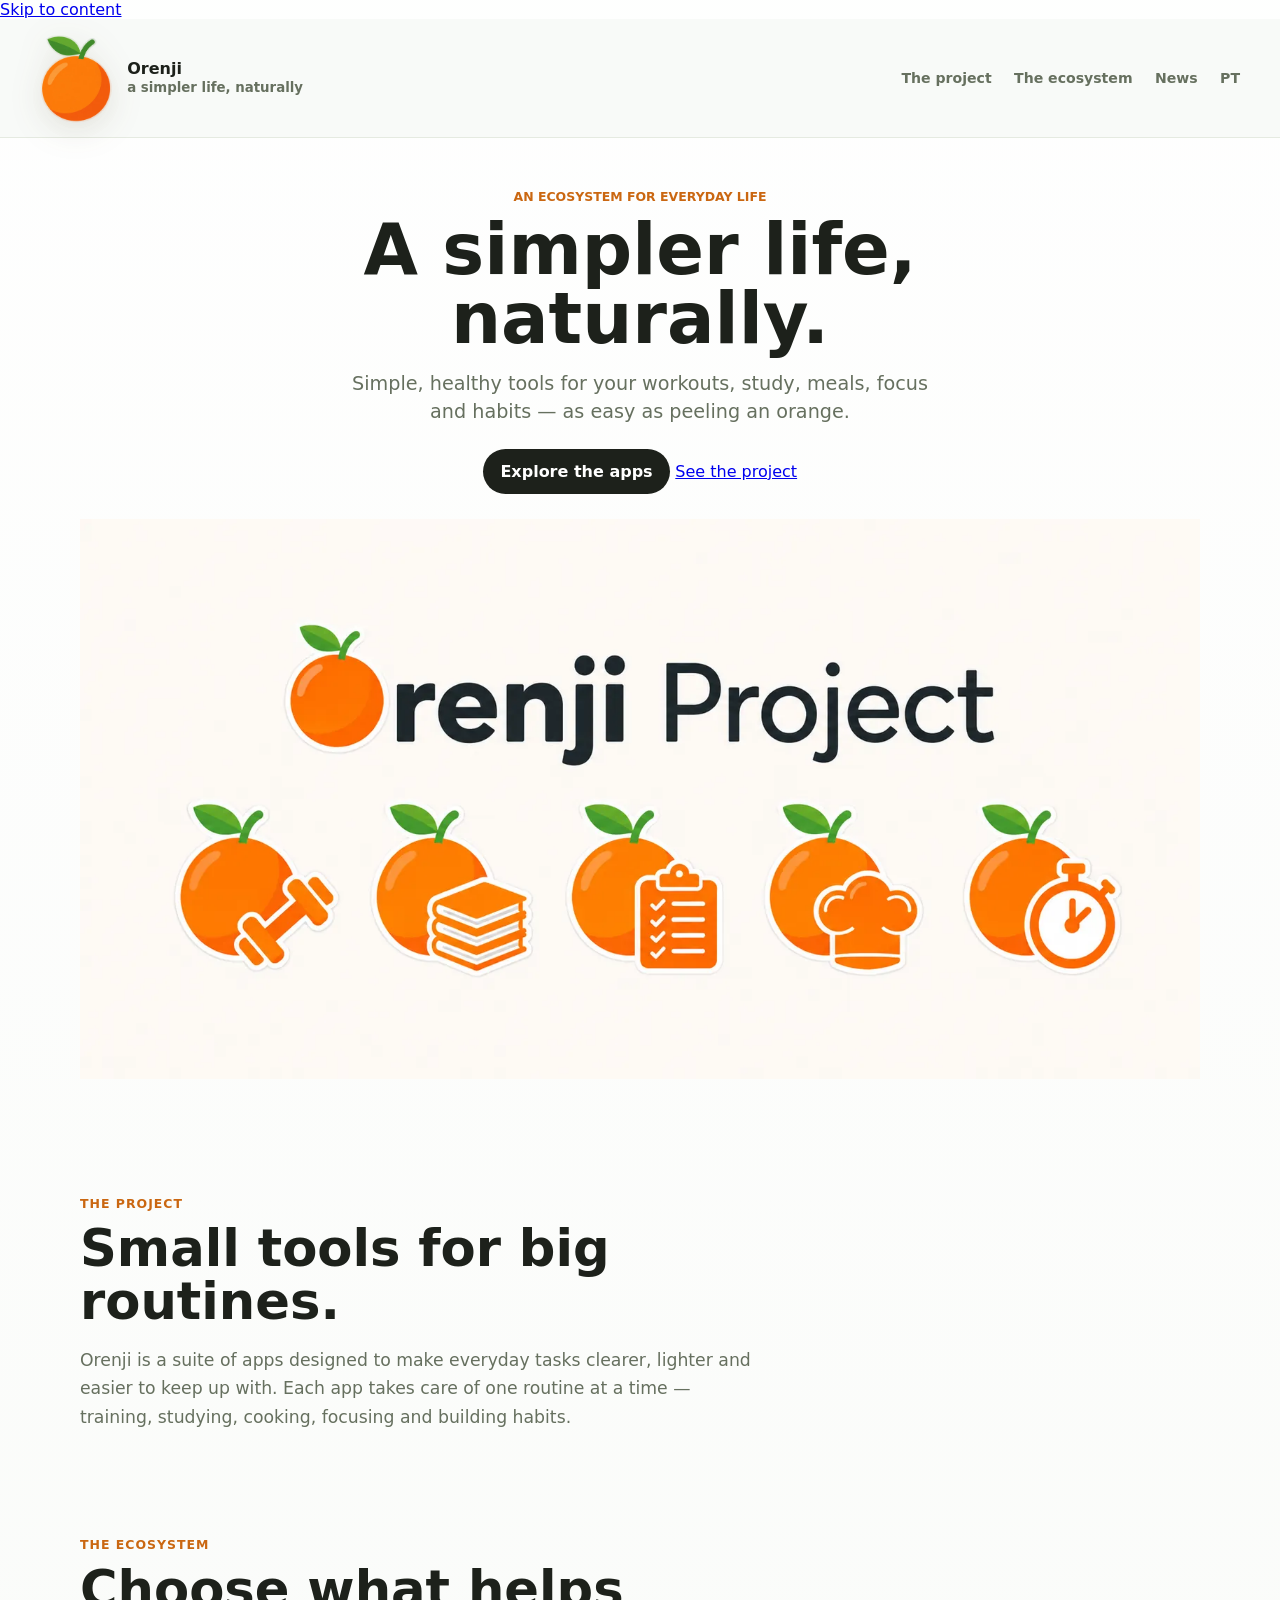
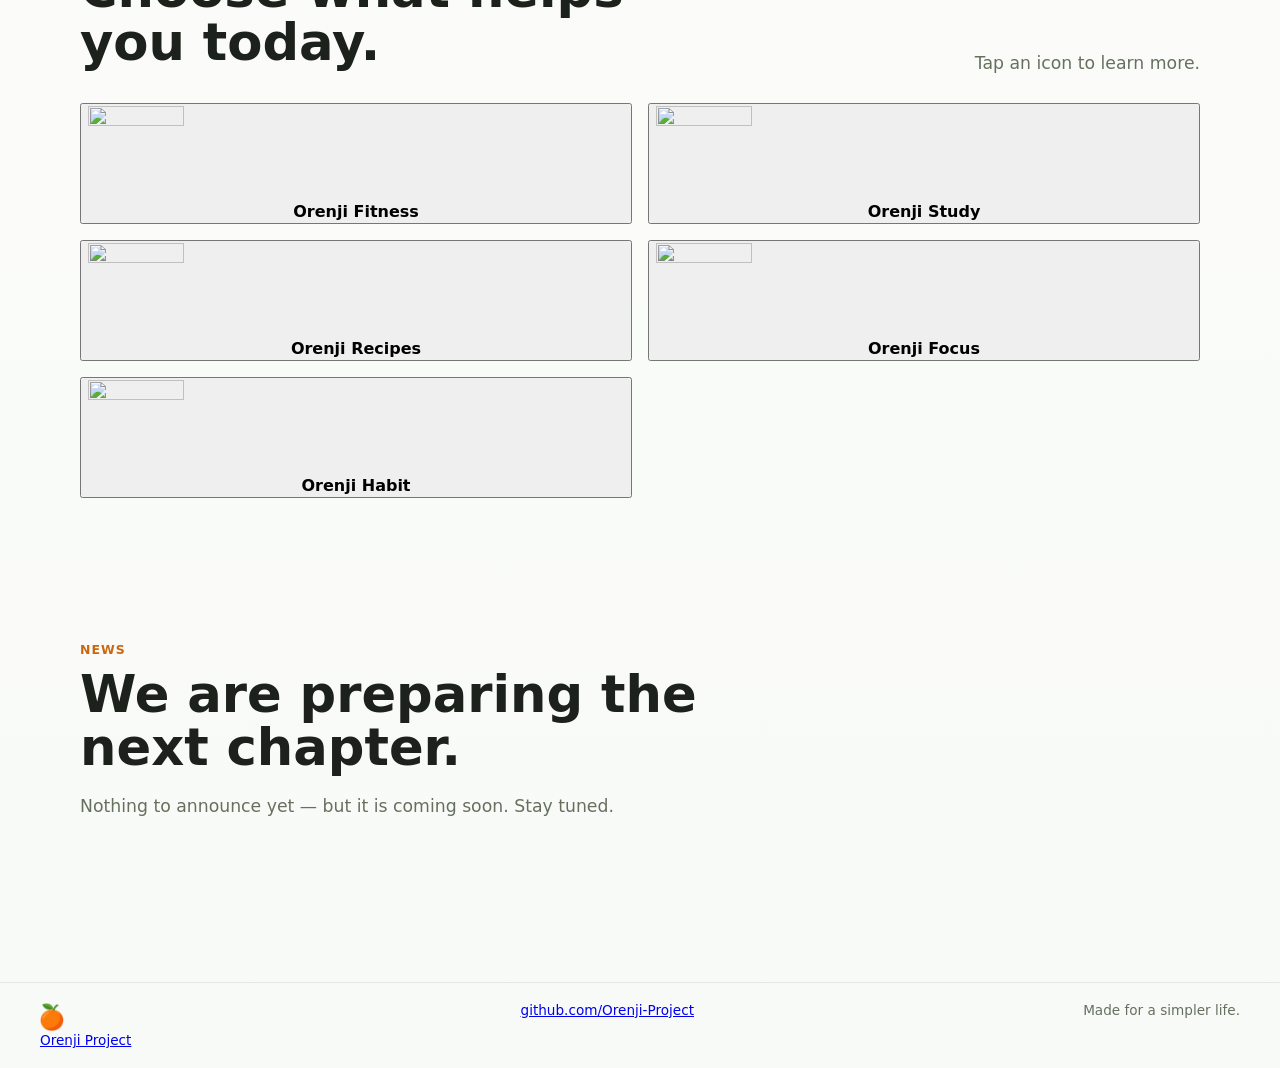
==== en/index.html @ 18288ef9 "feat: página reestruturada (PT) + ecossistema em tiles de apps com modal pop-up" ====
<!doctype html>
<html lang="en">
  <head>
    <meta charset="utf-8">
    <meta name="viewport" content="width=device-width, initial-scale=1">
    <title>Orenji — a simpler life, naturally.</title>
    <meta name="description" content="Orenji is an ecosystem of simple apps for your workouts, study, meals, focus and habits — a more organized and healthy life.">
    <meta name="theme-color" media="(prefers-color-scheme: light)" content="#fff3e3">
    <meta name="theme-color" media="(prefers-color-scheme: dark)" content="#0f1319">
    <link rel="icon" type="image/png" href="../assets/favicon-32.png" sizes="32x32">
    <link rel="apple-touch-icon" href="../assets/apple-touch-icon.png">
    <link rel="manifest" href="../site.webmanifest">

    <!-- Partilha social -->
    <link rel="canonical" href="https://orenji-project.github.io/Orenji-project-landing-page/en/">
    <link rel="alternate" hreflang="pt" href="https://orenji-project.github.io/Orenji-project-landing-page/">
    <link rel="alternate" hreflang="en" href="https://orenji-project.github.io/Orenji-project-landing-page/en/">
    <link rel="alternate" hreflang="x-default" href="https://orenji-project.github.io/Orenji-project-landing-page/">
    <meta property="og:type" content="website">
    <meta property="og:site_name" content="Orenji Project">
    <meta property="og:locale" content="en_GB">
    <meta property="og:alternate_locale" content="pt_PT">
    <meta property="og:url" content="https://orenji-project.github.io/Orenji-project-landing-page/en/">
    <meta property="og:title" content="Orenji — a simpler life, naturally.">
    <meta property="og:description" content="Simple apps for your workouts, study, meals, focus and habits — as easy as peeling an orange.">
    <meta property="og:image" content="https://orenji-project.github.io/Orenji-project-landing-page/assets/og-cover.jpg">
    <meta property="og:image:width" content="1200">
    <meta property="og:image:height" content="630">
    <meta name="twitter:card" content="summary_large_image">
    <meta name="twitter:title" content="Orenji — a simpler life, naturally.">
    <meta name="twitter:description" content="Simple apps for your workouts, study, meals, focus and habits.">
    <meta name="twitter:image" content="https://orenji-project.github.io/Orenji-project-landing-page/assets/og-cover.jpg">

    <script type="application/ld+json">
      {
        "@context": "https://schema.org",
        "@graph": [
          {
            "@type": "Organization",
            "name": "Orenji Project",
            "url": "https://orenji-project.github.io/",
            "logo": "https://orenji-project.github.io/Orenji-project-landing-page/assets/orenji-logo.png"
          },
          {
            "@type": "WebSite",
            "name": "Orenji Project",
            "url": "https://orenji-project.github.io/Orenji-project-landing-page/en/",
            "inLanguage": "en"
          }
        ]
      }
    </script>
    <link rel="stylesheet" href="../styles.css?v=2">
    <script src="../script.js?v=2" defer></script>
  </head>
  <body>
    <a class="skip-link" href="#conteudo">Skip to content</a>

    <header class="site-header">
      <a class="brand" href="#inicio" aria-label="Orenji, home">
        <img src="../assets/orenji-logo.webp" alt="" width="40" height="51">
        <span><strong>Orenji</strong><small>a simpler life, naturally</small></span>
      </a>
      <nav aria-label="Main navigation">
        <a href="#projeto">The project</a>
        <a href="#ecossistema">The ecosystem</a>
        <a href="#novidades">News</a>
        <a class="lang-switch" href="../" lang="pt" hreflang="pt" aria-label="Ler em português">PT</a>
      </nav>
    </header>

    <main id="conteudo">
      <section id="inicio" class="hero" aria-labelledby="page-title">
        <div class="hero-copy">
          <p class="eyebrow">An ecosystem for everyday life</p>
          <h1 id="page-title">A simpler life, naturally.</h1>
          <p class="hero-lead">Simple, healthy tools for your workouts, study, meals, focus and habits — as easy as peeling an orange.</p>
          <div class="hero-actions">
            <a class="primary-button" href="#ecossistema">Explore the apps</a>
            <a class="ghost-button" href="#projeto">See the project</a>
          </div>
        </div>
        <img class="hero-banner" src="../assets/orenji-banner.webp" alt="Orenji Project — logo next to the Fitness, Study, Recipes, Focus and Habit app icons" width="1600" height="800">
      </section>

      <section id="projeto" class="content-section">
        <p class="eyebrow">The project</p>
        <h2>Small tools for big routines.</h2>
        <p>Orenji is a suite of apps designed to make everyday tasks clearer, lighter and easier to keep up with. Each app takes care of one routine at a time — training, studying, cooking, focusing and building habits.</p>
      </section>

      <section id="ecossistema" class="content-section apps-section" aria-labelledby="apps-title">
        <div class="section-heading">
          <div>
            <p class="eyebrow">The ecosystem</p>
            <h2 id="apps-title">Choose what helps you today.</h2>
          </div>
          <p>Tap an icon to learn more.</p>
        </div>
        <div class="apps-grid" data-app-list></div>
      </section>

      <section id="novidades" class="content-section news-section">
        <p class="eyebrow">News</p>
        <h2>We are preparing the next chapter.</h2>
        <p>Nothing to announce yet — but it is coming soon. Stay tuned.</p>
      </section>
    </main>

    <footer>
      <a class="footer-brand" href="#inicio">
        <img src="../assets/orenji-logo.webp" alt="" width="24" height="30">
        <span>Orenji Project</span>
      </a>
      <a href="https://github.com/Orenji-Project" rel="noreferrer">github.com/Orenji-Project</a>
      <span>Made for a simpler life.</span>
    </footer>

    <dialog class="modal" data-modal aria-labelledby="modal-title" aria-describedby="modal-description">
      <div class="modal-card">
        <button class="modal-close" data-modal-close aria-label="Close">
          <svg viewBox="0 0 24 24" aria-hidden="true"><path d="M6 6l12 12M18 6L6 18"></path></svg>
        </button>
        <img class="modal-icon" data-modal-icon src="" alt="">
        <strong data-modal-title id="modal-title"></strong>
        <p data-modal-tagline></p>
        <p id="modal-description" data-modal-description></p>
        <span class="status-chip" data-modal-chip></span>
        <a class="primary-button modal-link" data-modal-link target="_blank" rel="noreferrer" hidden>Open app</a>
      </div>
    </dialog>
  </body>
</html>
---- styles.css ----
:root {
  color-scheme: light dark;
  --page: #f8faf7;
  --surface: #ffffff;
  --ink: #1d211b;
  --muted: #66705f;
  --line: #e4e9df;
  --orange: #f59a23;
  --orange-dark: #ca6711;
  --leaf: #5f963e;
  --body-glow-start: rgba(255, 255, 255, 0.9);
  --body-glow-end: rgba(248, 250, 247, 0.96);
  --header-bg: rgba(248, 250, 247, 0.88);
  --header-border: rgba(228, 233, 223, 0.9);
  --banner-end: #ffffff;
  --banner-ring: rgba(255, 255, 255, 0.68);
  --button-ink: #1d211b;
  --button-text: #ffffff;
  --shadow: 0 18px 42px rgba(44, 58, 35, 0.1);
  font-family:
    Inter, ui-sans-serif, system-ui, -apple-system, BlinkMacSystemFont, "Segoe UI",
    sans-serif;
}

@media (prefers-color-scheme: dark) {
  :root {
    --page: #120f0b;
    --surface: #1d1812;
    --ink: #fff8ef;
    --muted: #c9bca9;
    --line: #3b3025;
    --orange: #f59a23;
    --orange-dark: #ffb35b;
    --leaf: #8fc469;
    --body-glow-start: rgba(34, 25, 14, 0.92);
    --body-glow-end: rgba(18, 15, 11, 0.98);
    --header-bg: rgba(18, 15, 11, 0.88);
    --header-border: rgba(80, 61, 40, 0.78);
    --banner-end: #211a12;
    --banner-ring: rgba(245, 154, 35, 0.16);
    --button-ink: #f59a23;
    --button-text: #1d1408;
    --shadow: 0 18px 42px rgba(0, 0, 0, 0.28);
  }
}

* {
  box-sizing: border-box;
}

html {
  min-height: 100%;
  background: var(--page);
}

body {
  min-width: 320px;
  margin: 0;
  color: var(--ink);
  background:
    linear-gradient(180deg, var(--body-glow-start), var(--body-glow-end)),
    var(--page);
}

img {
  display: block;
  height: auto;
  max-width: 100%;
}

button,
a {
  -webkit-tap-highlight-color: transparent;
}

button {
  font: inherit;
}

svg {
  width: 1.05rem;
  height: 1.05rem;
  fill: none;
  stroke: currentColor;
  stroke-linecap: round;
  stroke-linejoin: round;
  stroke-width: 2;
}

.site-header {
  position: sticky;
  z-index: 10;
  top: 0;
  display: flex;
  align-items: center;
  min-height: 5.6rem;
  padding: 0.8rem clamp(1rem, 4vw, 2.5rem);
  border-bottom: 1px solid var(--header-border);
  background: var(--header-bg);
  backdrop-filter: blur(18px);
}

.site-header nav { display: flex; gap: clamp(.7rem, 2vw, 1.4rem); margin-left: auto; }
.site-header nav a { color: var(--muted); font-size: .88rem; font-weight: 750; text-decoration: none; }
.site-header nav a:hover { color: var(--orange-dark); }

.brand {
  display: inline-flex;
  align-items: center;
  gap: 0.9rem;
  color: inherit;
  text-decoration: none;
}

.brand img {
  width: 4.55rem;
  height: auto;
  object-fit: contain;
  filter: drop-shadow(0 8px 16px rgba(88, 72, 37, 0.14));
}

.brand strong,
.brand small {
  display: block;
}

.brand strong {
  line-height: 1;
  font-weight: 850;
}

.brand small {
  margin-top: 0.18rem;
  color: var(--muted);
  font-weight: 700;
}

main {
  width: min(1120px, calc(100% - 2rem));
  margin: 0 auto;
  padding-bottom: 4rem;
}

.hero {
  display: grid;
  justify-items: center;
  gap: clamp(1rem, 3vw, 1.6rem);
  padding: clamp(1.8rem, 5vw, 3.2rem) 0 clamp(1.8rem, 4vw, 2.8rem);
  text-align: center;
}

.hero-mark {
  width: min(100%, 14rem);
  height: auto;
  object-fit: contain;
  filter: drop-shadow(0 18px 32px rgba(88, 72, 37, 0.16));
}

.hero-copy p {
  margin: 0 0 0.7rem;
  color: var(--orange-dark);
  font-size: 0.78rem;
  font-weight: 850;
  letter-spacing: 0;
  text-transform: uppercase;
}

.eyebrow { margin: 0 0 .7rem; color: var(--orange-dark); font-size: .78rem; font-weight: 850; letter-spacing: .08em; text-transform: uppercase; }
.hero-copy .hero-lead { max-width: 38rem; margin: 1rem auto 1.35rem; color: var(--muted); font-size: clamp(1rem, 2vw, 1.2rem); font-weight: 500; letter-spacing: 0; line-height: 1.5; text-transform: none; }
.primary-button { display: inline-flex; min-height: 2.8rem; align-items: center; padding: 0 1.1rem; border-radius: 999px; background: var(--button-ink); color: var(--button-text); font-weight: 800; text-decoration: none; }
.content-section { padding: clamp(2rem, 6vw, 4.5rem) 0; }
.content-section > p:not(.eyebrow), .section-heading > p { max-width: 42rem; color: var(--muted); font-size: 1.08rem; line-height: 1.65; }
.content-section h2 { max-width: 18ch; margin: 0 0 .9rem; font-size: clamp(1.8rem, 4vw, 3.2rem); line-height: 1.04; }
.section-heading { display: flex; align-items: end; justify-content: space-between; gap: 2rem; margin-bottom: 1.2rem; }
.section-heading > p { margin: 0 0 .4rem; text-align: right; }
.news-section { padding-bottom: 5rem; }
footer { display: flex; justify-content: space-between; gap: 1rem; padding: 1.2rem clamp(1rem, 4vw, 2.5rem); border-top: 1px solid var(--line); color: var(--muted); font-size: .85rem; }

.hero-copy h1 {
  max-width: 19ch;
  margin: 0 auto;
  font-size: clamp(2.15rem, 6vw, 4.4rem);
  line-height: 0.98;
  letter-spacing: 0;
}

.apps-section {
  padding-top: 1rem;
}

.apps-grid {
  display: grid;
  align-items: start;
  grid-template-columns: repeat(2, minmax(0, 1fr));
  gap: 1rem;
}

.app-card {
  overflow: hidden;
  border: 1px solid var(--line);
  border-radius: 8px;
  background: var(--surface);
  box-shadow: var(--shadow);
}

.card-toggle {
  display: grid;
  width: 100%;
  gap: 0;
  padding: 0;
  border: 0;
  background: transparent;
  color: inherit;
  cursor: pointer;
  text-align: left;
}

.banner {
  --accent: var(--orange);
  --accent-soft: #fff4e7;
  position: relative;
  display: grid;
  min-height: 13rem;
  grid-template-columns: minmax(8rem, 13rem) minmax(0, 1fr);
  align-items: center;
  gap: 1rem;
  padding: 1rem clamp(1rem, 4vw, 1.5rem);
  overflow: hidden;
  background:
    linear-gradient(120deg, var(--accent-soft), var(--banner-end) 62%),
    var(--banner-end);
}

.banner::before {
  position: absolute;
  right: -3rem;
  bottom: -5rem;
  width: 16rem;
  height: 16rem;
  border: 1.4rem solid var(--banner-ring);
  border-radius: 50%;
  content: "";
}

.banner > span {
  position: relative;
  display: grid;
  width: min(100%, 11rem);
  aspect-ratio: 1;
  place-items: center;
  justify-self: center;
}

.banner img {
  width: 100%;
  height: 100%;
  object-fit: contain;
  filter: drop-shadow(0 14px 24px rgba(59, 49, 29, 0.14));
}

.banner strong {
  position: relative;
  max-width: 9ch;
  font-size: clamp(2.1rem, 5vw, 3.5rem);
  line-height: 0.96;
}

.card-summary {
  display: flex;
  align-items: center;
  justify-content: space-between;
  gap: 1rem;
  min-height: 5.2rem;
  padding: 1rem 1.1rem;
  border-top: 1px solid var(--line);
}

.card-summary strong,
.card-summary small {
  display: block;
}

.card-summary strong {
  font-size: 1.1rem;
}

.card-summary small {
  margin-top: 0.24rem;
  color: var(--muted);
  font-weight: 720;
}

.card-summary svg {
  flex: 0 0 auto;
  color: var(--orange-dark);
  transition: transform 180ms ease;
}

.app-card[data-expanded="true"] .card-summary svg {
  transform: rotate(180deg);
}

.card-details {
  display: grid;
  grid-template-rows: 0fr;
  border-top: 1px solid transparent;
  transition:
    grid-template-rows 220ms ease,
    border-color 220ms ease;
}

.details-inner {
  overflow: hidden;
}

.details-inner p {
  margin: 0;
  padding: 0 1.1rem;
  color: var(--muted);
  line-height: 1.58;
}

.app-card[data-expanded="true"] .card-details {
  grid-template-rows: 1fr;
  border-color: var(--line);
}

.app-card[data-expanded="true"] .details-inner p {
  padding-top: 1rem;
}

.app-link {
  display: inline-flex;
  width: fit-content;
  min-height: 2.55rem;
  align-items: center;
  gap: 0.5rem;
  margin: 1rem 1.1rem 1.1rem;
  padding: 0 0.9rem;
  border-radius: 8px;
  background: var(--button-ink);
  color: var(--button-text);
  font-weight: 820;
  text-decoration: none;
}

@media (prefers-color-scheme: dark) {
  .brand img,
  .hero-mark,
  .banner img {
    filter: drop-shadow(0 14px 26px rgba(0, 0, 0, 0.38));
  }

  .banner {
    background:
      linear-gradient(120deg, color-mix(in srgb, var(--accent) 18%, var(--surface)), var(--banner-end) 64%),
      var(--banner-end);
  }
}

:focus-visible {
  outline: 3px solid rgba(245, 154, 35, 0.34);
  outline-offset: 3px;
}

@media (max-width: 820px) {
  .apps-grid {
    grid-template-columns: 1fr;
  }
}

@media (max-width: 560px) {
  main {
    width: min(100% - 1rem, 1120px);
  }

  .site-header {
    min-height: 4.8rem;
  }

  .hero {
    padding-top: 1.5rem;
  }

  .hero-mark {
    width: 10rem;
  }

  .banner {
    min-height: 16rem;
    grid-template-columns: 1fr;
    align-content: center;
    text-align: center;
  }

  .banner > span {
    width: 9rem;
  }

  .banner strong {
    justify-self: center;
  }

  .site-header { align-items: flex-start; flex-direction: column; gap: .65rem; }
  .site-header nav { margin-left: 0; overflow-x: auto; width: 100%; }
  .section-heading, footer { align-items: flex-start; flex-direction: column; }
  .section-heading > p { text-align: left; }
  footer { gap: .35rem; }
}
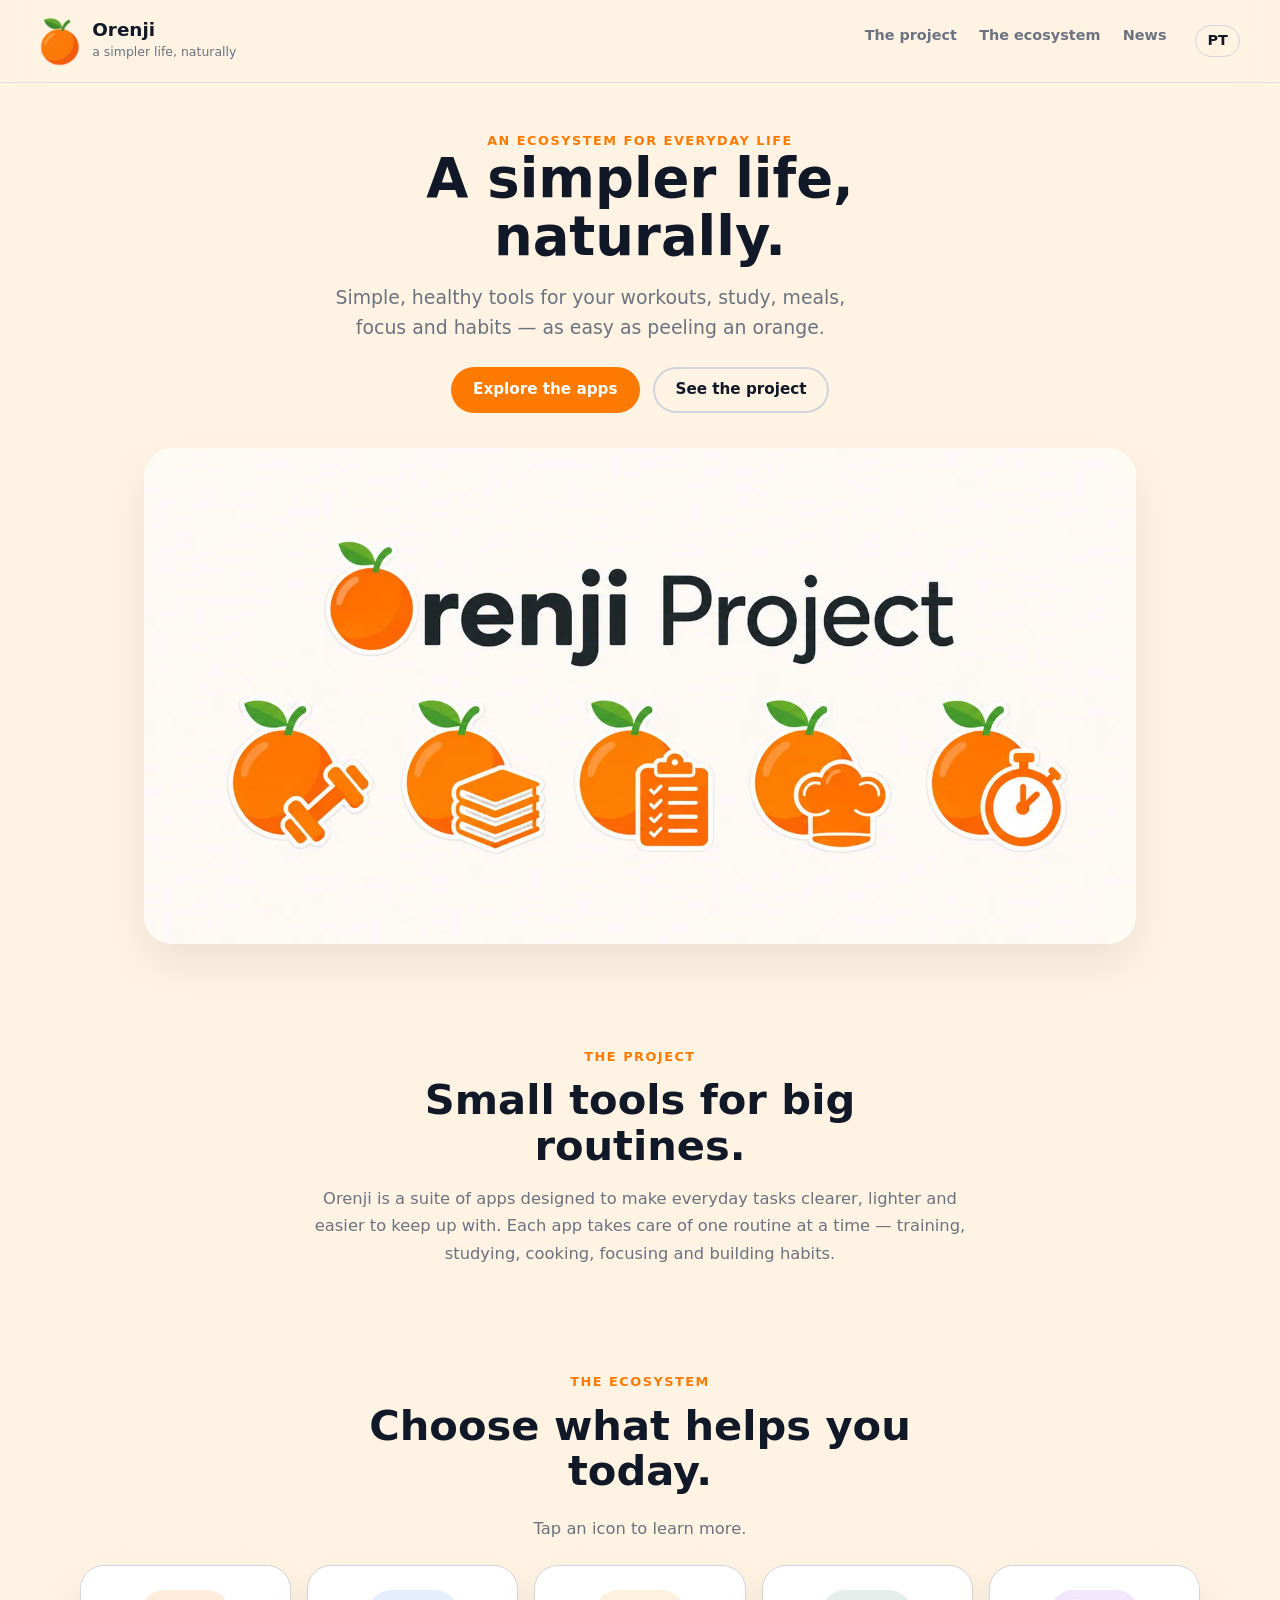
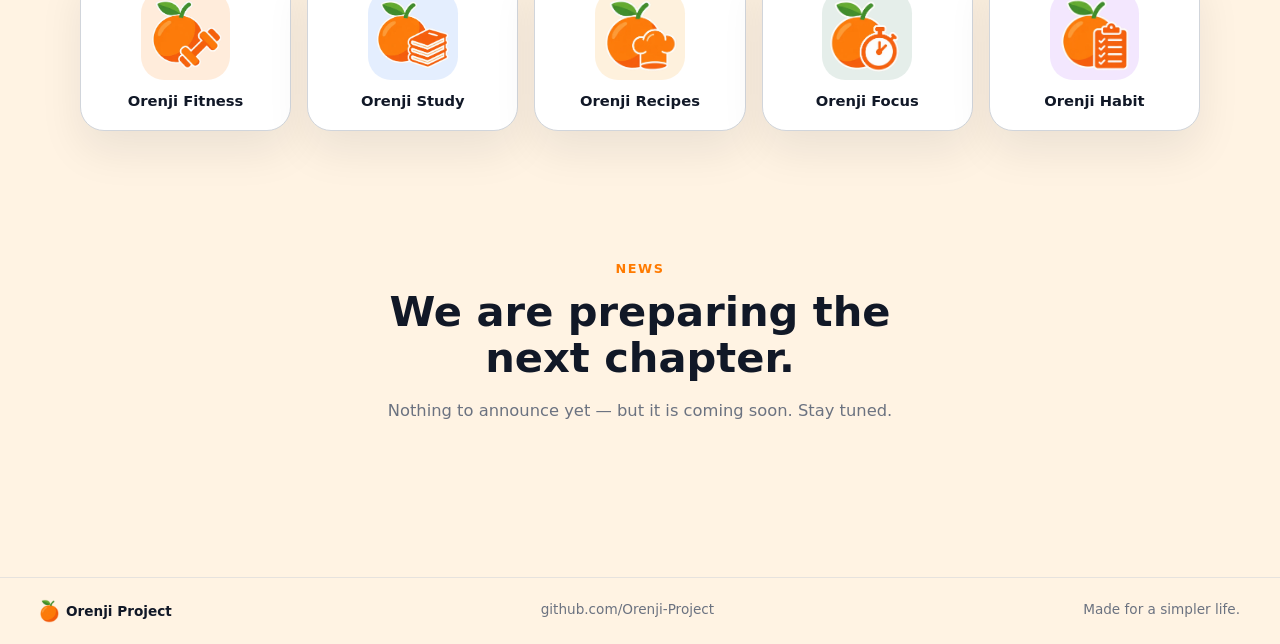
==== commit 4e7bb8a8: "fix: imagens das apps na página EN (paths resolvidos pelo script) + textos das secções centrados" ====
--- a/en/index.html
+++ b/en/index.html
@@ -50,8 +50,8 @@
         ]
       }
     </script>
-    <link rel="stylesheet" href="../styles.css?v=2">
-    <script src="../script.js?v=2" defer></script>
+    <link rel="stylesheet" href="../styles.css?v=3">
+    <script src="../script.js?v=3" defer></script>
   </head>
   <body>
     <a class="skip-link" href="#conteudo">Skip to content</a>
--- a/styles.css
+++ b/styles.css
@@ -1,49 +1,114 @@
+/* ============================================================
+   Orenji Landing — Design System
+   Paleta: Laranja Orenji #FF7A00 · Verde Folha · Creme · Neutros cinza
+   Tipografia: Poppins (self-hosted)
+   ============================================================ */
+
+/* ---------- Tipografia ---------- */
+@font-face {
+  font-family: "Poppins";
+  font-style: normal;
+  font-weight: 400;
+  font-display: swap;
+  src: url("assets/fonts/poppins-400.woff2") format("woff2");
+}
+
+@font-face {
+  font-family: "Poppins";
+  font-style: normal;
+  font-weight: 500;
+  font-display: swap;
+  src: url("assets/fonts/poppins-500.woff2") format("woff2");
+}
+
+@font-face {
+  font-family: "Poppins";
+  font-style: normal;
+  font-weight: 600;
+  font-display: swap;
+  src: url("assets/fonts/poppins-600.woff2") format("woff2");
+}
+
+@font-face {
+  font-family: "Poppins";
+  font-style: normal;
+  font-weight: 700;
+  font-display: swap;
+  src: url("assets/fonts/poppins-700.woff2") format("woff2");
+}
+
+/* ---------- Tokens (claro) ---------- */
 :root {
   color-scheme: light dark;
-  --page: #f8faf7;
-  --surface: #ffffff;
-  --ink: #1d211b;
-  --muted: #66705f;
-  --line: #e4e9df;
-  --orange: #f59a23;
-  --orange-dark: #ca6711;
-  --leaf: #5f963e;
-  --body-glow-start: rgba(255, 255, 255, 0.9);
-  --body-glow-end: rgba(248, 250, 247, 0.96);
-  --header-bg: rgba(248, 250, 247, 0.88);
-  --header-border: rgba(228, 233, 223, 0.9);
-  --banner-end: #ffffff;
-  --banner-ring: rgba(255, 255, 255, 0.68);
-  --button-ink: #1d211b;
-  --button-text: #ffffff;
-  --shadow: 0 18px 42px rgba(44, 58, 35, 0.1);
-  font-family:
-    Inter, ui-sans-serif, system-ui, -apple-system, BlinkMacSystemFont, "Segoe UI",
-    sans-serif;
-}
-
+
+  /* Cores Principais */
+  --orange: #ff7a00;
+  --orange-strong: #e96a00;
+  --leaf: #43836a;
+  --cream: #fff3e3;
+  --white: #ffffff;
+
+  /* Cores Neutras */
+  --gray-900: #111827;
+  --gray-700: #374151;
+  --gray-500: #6b7280;
+  --gray-300: #d1d5db;
+  --gray-100: #f3f4f6;
+
+  /* Cores de Estado */
+  --success: #22c55e;
+  --warning: #f59e0b;
+  --error: #ef4444;
+  --info: #3b82f6;
+  --highlight: #a855f7;
+
+  /* Semânticos */
+  --page: var(--cream);
+  --surface: var(--white);
+  --ink: var(--gray-900);
+  --muted: var(--gray-500);
+  --line: var(--gray-300);
+  --line-soft: rgba(209, 213, 219, 0.55);
+  --header-bg: rgba(255, 243, 227, 0.85);
+  --header-border: rgba(209, 213, 219, 0.65);
+  --button-text: var(--white);
+  --shadow: 0 20px 44px rgba(17, 24, 39, 0.08);
+  --shadow-lift: 0 16px 30px rgba(255, 122, 0, 0.18);
+  --focus: rgba(255, 122, 0, 0.45);
+
+  --radius-card: 24px;
+  --radius-tile: 26%;
+  font-family: "Poppins", ui-sans-serif, system-ui, -apple-system,
+    BlinkMacSystemFont, "Segoe UI", sans-serif;
+}
+
+/* ---------- Tokens (escuro) ---------- */
 @media (prefers-color-scheme: dark) {
   :root {
-    --page: #120f0b;
-    --surface: #1d1812;
-    --ink: #fff8ef;
-    --muted: #c9bca9;
-    --line: #3b3025;
-    --orange: #f59a23;
-    --orange-dark: #ffb35b;
-    --leaf: #8fc469;
-    --body-glow-start: rgba(34, 25, 14, 0.92);
-    --body-glow-end: rgba(18, 15, 11, 0.98);
-    --header-bg: rgba(18, 15, 11, 0.88);
-    --header-border: rgba(80, 61, 40, 0.78);
-    --banner-end: #211a12;
-    --banner-ring: rgba(245, 154, 35, 0.16);
-    --button-ink: #f59a23;
-    --button-text: #1d1408;
-    --shadow: 0 18px 42px rgba(0, 0, 0, 0.28);
-  }
-}
-
+    --leaf: #4caf50;
+    --cream: #ffdb83;
+
+    --gray-900: #0f1319;
+    --gray-700: #1a1f28;
+    --gray-500: #6b7280;
+    --gray-300: #9ca3af;
+    --gray-100: #e5e7eb;
+
+    --page: var(--gray-900);
+    --surface: var(--gray-700);
+    --ink: #e5e7eb;
+    --muted: var(--gray-300);
+    --line: #2a2f37;
+    --line-soft: rgba(42, 47, 55, 0.9);
+    --header-bg: rgba(15, 19, 25, 0.85);
+    --header-border: rgba(42, 47, 55, 0.9);
+    --shadow: 0 20px 44px rgba(0, 0, 0, 0.45);
+    --shadow-lift: 0 16px 30px rgba(0, 0, 0, 0.35);
+    --focus: rgba(255, 122, 0, 0.5);
+  }
+}
+
+/* ---------- Base ---------- */
 * {
   box-sizing: border-box;
 }
@@ -57,9 +122,9 @@
   min-width: 320px;
   margin: 0;
   color: var(--ink);
-  background:
-    linear-gradient(180deg, var(--body-glow-start), var(--body-glow-end)),
-    var(--page);
+  background: var(--page);
+  font-size: 1rem;
+  line-height: 1.5;
 }
 
 img {
@@ -87,36 +152,60 @@
   stroke-width: 2;
 }
 
+:focus-visible {
+  outline: 3px solid var(--focus);
+  outline-offset: 3px;
+}
+
+[hidden] {
+  display: none !important;
+}
+
+/* ---------- Acessibilidade ---------- */
+.skip-link {
+  position: absolute;
+  left: 1rem;
+  top: -3.5rem;
+  z-index: 30;
+  padding: 0.6rem 1rem;
+  border-radius: 0 0 12px 12px;
+  background: var(--orange);
+  color: var(--button-text);
+  font-weight: 600;
+  text-decoration: none;
+  transition: top 160ms ease;
+}
+
+.skip-link:focus {
+  top: 0;
+}
+
+/* ---------- Cabeçalho ---------- */
 .site-header {
   position: sticky;
   z-index: 10;
   top: 0;
   display: flex;
   align-items: center;
-  min-height: 5.6rem;
-  padding: 0.8rem clamp(1rem, 4vw, 2.5rem);
+  min-height: 5.2rem;
+  padding: 0.7rem clamp(1rem, 4vw, 2.5rem);
   border-bottom: 1px solid var(--header-border);
   background: var(--header-bg);
   backdrop-filter: blur(18px);
 }
 
-.site-header nav { display: flex; gap: clamp(.7rem, 2vw, 1.4rem); margin-left: auto; }
-.site-header nav a { color: var(--muted); font-size: .88rem; font-weight: 750; text-decoration: none; }
-.site-header nav a:hover { color: var(--orange-dark); }
-
 .brand {
   display: inline-flex;
   align-items: center;
-  gap: 0.9rem;
+  gap: 0.75rem;
   color: inherit;
   text-decoration: none;
 }
 
 .brand img {
-  width: 4.55rem;
-  height: auto;
+  width: auto;
+  height: 3.2rem;
   object-fit: contain;
-  filter: drop-shadow(0 8px 16px rgba(88, 72, 37, 0.14));
 }
 
 .brand strong,
@@ -126,284 +215,473 @@
 
 .brand strong {
   line-height: 1;
-  font-weight: 850;
+  font-weight: 700;
+  font-size: 1.15rem;
 }
 
 .brand small {
-  margin-top: 0.18rem;
+  margin-top: 0.2rem;
   color: var(--muted);
+  font-weight: 500;
+  font-size: 0.78rem;
+}
+
+.site-header nav {
+  display: flex;
+  flex-wrap: wrap;
+  gap: clamp(0.8rem, 2vw, 1.4rem);
+  margin-left: auto;
+}
+
+.site-header nav a {
+  color: var(--muted);
+  font-size: 0.9rem;
+  font-weight: 600;
+  text-decoration: none;
+  transition: color 140ms ease;
+}
+
+.site-header nav a:hover {
+  color: var(--orange);
+}
+
+.site-header nav a[data-current] {
+  color: var(--ink);
+}
+
+.lang-switch {
+  display: inline-flex;
+  align-items: center;
+  min-width: 2rem;
+  justify-content: center;
+  margin-left: 0.4rem;
+  padding: 0.25rem 0.7rem;
+  border: 1.5px solid var(--line);
+  border-radius: 999px;
+  color: var(--ink) !important;
   font-weight: 700;
 }
 
+.lang-switch:hover {
+  border-color: var(--orange);
+  color: var(--orange) !important;
+}
+
+/* ---------- Layout ---------- */
 main {
   width: min(1120px, calc(100% - 2rem));
   margin: 0 auto;
   padding-bottom: 4rem;
 }
 
-.hero {
+.content-section {
+  padding: clamp(2rem, 6vw, 4rem) 0;
+  text-align: center;
+}
+
+.content-section > p:not(.eyebrow),
+.section-heading > p {
+  max-width: 42rem;
+  margin-inline: auto;
+  color: var(--muted);
+  font-size: 1.02rem;
+  line-height: 1.7;
+}
+
+.content-section h2 {
+  max-width: 20ch;
+  margin: 0 auto 0.9rem;
+  font-size: clamp(1.7rem, 4vw, 2.6rem);
+  font-weight: 700;
+  line-height: 1.1;
+}
+
+.eyebrow {
+  margin: 0 0 0.7rem;
+  color: var(--orange);
+  font-size: 0.8rem;
+  font-weight: 600;
+  letter-spacing: 0.12em;
+  text-transform: uppercase;
+}
+
+.section-heading {
   display: grid;
   justify-items: center;
-  gap: clamp(1rem, 3vw, 1.6rem);
-  padding: clamp(1.8rem, 5vw, 3.2rem) 0 clamp(1.8rem, 4vw, 2.8rem);
+  gap: 0.4rem;
+  margin-bottom: 1.4rem;
+}
+
+.section-heading > p {
+  margin: 0;
+}
+
+/* ---------- Hero ---------- */
+.hero {
+  position: relative;
+  display: grid;
+  justify-items: center;
+  gap: clamp(1.4rem, 3vw, 2.2rem);
+  padding: clamp(1.6rem, 5vw, 3rem) 0 clamp(1.4rem, 4vw, 2.4rem);
   text-align: center;
 }
 
-.hero-mark {
-  width: min(100%, 14rem);
-  height: auto;
-  object-fit: contain;
-  filter: drop-shadow(0 18px 32px rgba(88, 72, 37, 0.16));
+@media (prefers-reduced-motion: no-preference) {
+  @keyframes hero-in {
+    from {
+      opacity: 0;
+      transform: translateY(12px);
+    }
+    to {
+      opacity: 1;
+      transform: none;
+    }
+  }
+
+  .hero-copy,
+  .hero-banner {
+    animation: hero-in 480ms ease both;
+  }
+
+  .hero-banner {
+    animation-delay: 90ms;
+  }
 }
 
 .hero-copy p {
-  margin: 0 0 0.7rem;
-  color: var(--orange-dark);
-  font-size: 0.78rem;
-  font-weight: 850;
-  letter-spacing: 0;
-  text-transform: uppercase;
-}
-
-.eyebrow { margin: 0 0 .7rem; color: var(--orange-dark); font-size: .78rem; font-weight: 850; letter-spacing: .08em; text-transform: uppercase; }
-.hero-copy .hero-lead { max-width: 38rem; margin: 1rem auto 1.35rem; color: var(--muted); font-size: clamp(1rem, 2vw, 1.2rem); font-weight: 500; letter-spacing: 0; line-height: 1.5; text-transform: none; }
-.primary-button { display: inline-flex; min-height: 2.8rem; align-items: center; padding: 0 1.1rem; border-radius: 999px; background: var(--button-ink); color: var(--button-text); font-weight: 800; text-decoration: none; }
-.content-section { padding: clamp(2rem, 6vw, 4.5rem) 0; }
-.content-section > p:not(.eyebrow), .section-heading > p { max-width: 42rem; color: var(--muted); font-size: 1.08rem; line-height: 1.65; }
-.content-section h2 { max-width: 18ch; margin: 0 0 .9rem; font-size: clamp(1.8rem, 4vw, 3.2rem); line-height: 1.04; }
-.section-heading { display: flex; align-items: end; justify-content: space-between; gap: 2rem; margin-bottom: 1.2rem; }
-.section-heading > p { margin: 0 0 .4rem; text-align: right; }
-.news-section { padding-bottom: 5rem; }
-footer { display: flex; justify-content: space-between; gap: 1rem; padding: 1.2rem clamp(1rem, 4vw, 2.5rem); border-top: 1px solid var(--line); color: var(--muted); font-size: .85rem; }
+  margin: 0;
+}
+
+.hero-copy .hero-lead {
+  max-width: 34rem;
+  margin-top: 1.1rem;
+  color: var(--muted);
+  font-size: clamp(1rem, 2vw, 1.18rem);
+  font-weight: 400;
+  line-height: 1.6;
+}
 
 .hero-copy h1 {
-  max-width: 19ch;
+  max-width: 17ch;
   margin: 0 auto;
-  font-size: clamp(2.15rem, 6vw, 4.4rem);
-  line-height: 0.98;
-  letter-spacing: 0;
-}
-
+  font-size: clamp(2.3rem, 6vw, 3.4rem);
+  font-weight: 700;
+  line-height: 1.05;
+}
+
+.hero-actions {
+  display: flex;
+  flex-wrap: wrap;
+  align-items: center;
+  justify-content: center;
+  gap: 0.8rem;
+  margin-top: 1.5rem;
+}
+
+.primary-button {
+  display: inline-flex;
+  min-height: 2.9rem;
+  align-items: center;
+  padding: 0 1.4rem;
+  border: 0;
+  border-radius: 999px;
+  background: var(--orange);
+  color: var(--button-text);
+  font-weight: 600;
+  font-size: 0.95rem;
+  text-decoration: none;
+  transition: background 160ms ease, transform 160ms ease, box-shadow 160ms ease;
+}
+
+.primary-button:hover {
+  background: var(--orange-strong);
+  transform: translateY(-2px);
+  box-shadow: var(--shadow-lift);
+}
+
+.ghost-button {
+  display: inline-flex;
+  min-height: 2.9rem;
+  align-items: center;
+  padding: 0 1.3rem;
+  border: 2px solid var(--line);
+  border-radius: 999px;
+  background: transparent;
+  color: var(--ink);
+  font-weight: 600;
+  font-size: 0.95rem;
+  text-decoration: none;
+  transition: border-color 160ms ease, color 160ms ease, transform 160ms ease;
+}
+
+.ghost-button:hover {
+  border-color: var(--orange);
+  color: var(--orange);
+  transform: translateY(-2px);
+}
+
+.hero-banner {
+  width: min(100%, 62rem);
+  border-radius: 28px;
+  box-shadow: var(--shadow);
+}
+
+/* ---------- Ecossistema: tiles de apps ---------- */
 .apps-section {
-  padding-top: 1rem;
+  padding-top: 1.5rem;
 }
 
 .apps-grid {
   display: grid;
-  align-items: start;
-  grid-template-columns: repeat(2, minmax(0, 1fr));
+  grid-template-columns: repeat(auto-fit, minmax(9.5rem, 1fr));
   gap: 1rem;
 }
 
-.app-card {
-  overflow: hidden;
+.app-tile {
+  display: grid;
+  justify-items: center;
+  gap: 0.75rem;
+  padding: 1.5rem 0.75rem 1.25rem;
   border: 1px solid var(--line);
-  border-radius: 8px;
+  border-radius: var(--radius-card);
   background: var(--surface);
-  box-shadow: var(--shadow);
-}
-
-.card-toggle {
-  display: grid;
-  width: 100%;
-  gap: 0;
-  padding: 0;
-  border: 0;
-  background: transparent;
   color: inherit;
   cursor: pointer;
-  text-align: left;
-}
-
-.banner {
-  --accent: var(--orange);
-  --accent-soft: #fff4e7;
+  box-shadow: var(--shadow);
+  transition: transform 180ms ease, box-shadow 180ms ease, border-color 180ms ease;
+}
+
+.app-tile:hover {
+  border-color: var(--tile-accent);
+  transform: translateY(-5px);
+  box-shadow: var(--shadow-lift);
+}
+
+.app-tile:active {
+  transform: translateY(-1px);
+}
+
+.tile-icon {
+  display: grid;
+  width: min(5.6rem, 70%);
+  aspect-ratio: 1;
+  place-items: center;
+  border-radius: var(--radius-tile);
+  background: color-mix(in srgb, var(--tile-accent) 14%, var(--surface));
+}
+
+.tile-icon img {
+  width: 82%;
+  height: 82%;
+  object-fit: contain;
+}
+
+.app-tile strong {
+  font-size: 0.92rem;
+  font-weight: 600;
+  text-align: center;
+  line-height: 1.25;
+}
+
+/* ---------- Modal / diálogo ---------- */
+.modal {
+  border: 0;
+  padding: 0;
+  outline: none;
+  background: transparent;
+  max-width: none;
+  max-height: none;
+}
+
+.modal::backdrop {
+  background: rgba(15, 19, 25, 0.5);
+  backdrop-filter: blur(6px);
+}
+
+@media (prefers-reduced-motion: no-preference) {
+  .modal[open] {
+    animation: modal-in 220ms ease;
+  }
+}
+
+@keyframes modal-in {
+  from {
+    opacity: 0;
+    transform: translateY(10px) scale(0.97);
+  }
+  to {
+    opacity: 1;
+    transform: none;
+  }
+}
+
+.modal-card {
   position: relative;
   display: grid;
-  min-height: 13rem;
-  grid-template-columns: minmax(8rem, 13rem) minmax(0, 1fr);
-  align-items: center;
-  gap: 1rem;
-  padding: 1rem clamp(1rem, 4vw, 1.5rem);
-  overflow: hidden;
-  background:
-    linear-gradient(120deg, var(--accent-soft), var(--banner-end) 62%),
-    var(--banner-end);
-}
-
-.banner::before {
+  justify-items: center;
+  gap: 0.5rem;
+  width: min(23rem, calc(100vw - 2rem));
+  max-height: calc(100dvh - 2rem);
+  margin: auto;
+  padding: 2.2rem 1.7rem 1.9rem;
+  border: 1px solid var(--line);
+  border-radius: 28px;
+  background: var(--surface);
+  color: var(--ink);
+  overflow: auto;
+  box-shadow: var(--shadow);
+  text-align: center;
+}
+
+.modal-card::before {
   position: absolute;
-  right: -3rem;
-  bottom: -5rem;
-  width: 16rem;
-  height: 16rem;
-  border: 1.4rem solid var(--banner-ring);
+  top: -1.5rem;
+  left: 50%;
+  width: 9rem;
+  height: 9rem;
   border-radius: 50%;
+  background: color-mix(in srgb, var(--tile-accent) 16%, transparent);
+  filter: blur(40px);
   content: "";
-}
-
-.banner > span {
-  position: relative;
+  pointer-events: none;
+}
+
+.modal-icon {
+  width: 6.5rem;
+  object-fit: contain;
+  filter: drop-shadow(0 12px 22px rgba(17, 24, 39, 0.16));
+}
+
+.modal-card strong[data-modal-title] {
+  margin-top: 0.6rem;
+  font-size: 1.4rem;
+  font-weight: 700;
+  line-height: 1.2;
+}
+
+.modal-card p {
+  margin: 0;
+  color: var(--muted);
+  font-size: 0.95rem;
+  line-height: 1.6;
+}
+
+.status-chip {
+  display: inline-flex;
+  align-items: center;
+  gap: 0.45rem;
+  margin-top: 0.3rem;
+  padding: 0.3rem 0.85rem;
+  border-radius: 999px;
+  background: color-mix(in srgb, var(--tile-accent) 14%, var(--surface));
+  color: var(--tile-accent);
+  font-size: 0.8rem;
+  font-weight: 600;
+}
+
+.status-chip::before {
+  width: 0.5rem;
+  height: 0.5rem;
+  border-radius: 50%;
+  background: currentColor;
+  content: "";
+}
+
+.modal-close {
+  position: absolute;
+  top: 0.8rem;
+  right: 0.8rem;
   display: grid;
-  width: min(100%, 11rem);
-  aspect-ratio: 1;
   place-items: center;
-  justify-self: center;
-}
-
-.banner img {
-  width: 100%;
-  height: 100%;
-  object-fit: contain;
-  filter: drop-shadow(0 14px 24px rgba(59, 49, 29, 0.14));
-}
-
-.banner strong {
-  position: relative;
-  max-width: 9ch;
-  font-size: clamp(2.1rem, 5vw, 3.5rem);
-  line-height: 0.96;
-}
-
-.card-summary {
+  width: 2.2rem;
+  height: 2.2rem;
+  border: 0;
+  border-radius: 50%;
+  background: var(--gray-100);
+  color: var(--muted);
+  cursor: pointer;
+  transition: background 140ms ease, color 140ms ease;
+}
+
+.modal-close:hover {
+  background: color-mix(in srgb, var(--tile-accent) 16%, transparent);
+  color: var(--tile-accent);
+}
+
+.modal-link {
+  margin-top: 0.7rem;
+  text-decoration: none;
+}
+
+/* ---------- Novidades e rodapé ---------- */
+.news-section {
+  padding-bottom: 4.5rem;
+}
+
+footer {
   display: flex;
-  align-items: center;
+  flex-wrap: wrap;
   justify-content: space-between;
-  gap: 1rem;
-  min-height: 5.2rem;
-  padding: 1rem 1.1rem;
-  border-top: 1px solid var(--line);
-}
-
-.card-summary strong,
-.card-summary small {
-  display: block;
-}
-
-.card-summary strong {
-  font-size: 1.1rem;
-}
-
-.card-summary small {
-  margin-top: 0.24rem;
+  gap: 0.5rem 1rem;
+  padding: 1.3rem clamp(1rem, 4vw, 2.5rem);
+  border-top: 1px solid var(--line-soft);
   color: var(--muted);
-  font-weight: 720;
-}
-
-.card-summary svg {
-  flex: 0 0 auto;
-  color: var(--orange-dark);
-  transition: transform 180ms ease;
-}
-
-.app-card[data-expanded="true"] .card-summary svg {
-  transform: rotate(180deg);
-}
-
-.card-details {
-  display: grid;
-  grid-template-rows: 0fr;
-  border-top: 1px solid transparent;
-  transition:
-    grid-template-rows 220ms ease,
-    border-color 220ms ease;
-}
-
-.details-inner {
-  overflow: hidden;
-}
-
-.details-inner p {
-  margin: 0;
-  padding: 0 1.1rem;
-  color: var(--muted);
-  line-height: 1.58;
-}
-
-.app-card[data-expanded="true"] .card-details {
-  grid-template-rows: 1fr;
-  border-color: var(--line);
-}
-
-.app-card[data-expanded="true"] .details-inner p {
-  padding-top: 1rem;
-}
-
-.app-link {
+  font-size: 0.85rem;
+}
+
+footer .footer-brand {
   display: inline-flex;
-  width: fit-content;
-  min-height: 2.55rem;
-  align-items: center;
-  gap: 0.5rem;
-  margin: 1rem 1.1rem 1.1rem;
-  padding: 0 0.9rem;
-  border-radius: 8px;
-  background: var(--button-ink);
-  color: var(--button-text);
-  font-weight: 820;
-  text-decoration: none;
-}
-
-@media (prefers-color-scheme: dark) {
-  .brand img,
-  .hero-mark,
-  .banner img {
-    filter: drop-shadow(0 14px 26px rgba(0, 0, 0, 0.38));
-  }
-
-  .banner {
-    background:
-      linear-gradient(120deg, color-mix(in srgb, var(--accent) 18%, var(--surface)), var(--banner-end) 64%),
-      var(--banner-end);
-  }
-}
-
-:focus-visible {
-  outline: 3px solid rgba(245, 154, 35, 0.34);
-  outline-offset: 3px;
-}
-
-@media (max-width: 820px) {
-  .apps-grid {
-    grid-template-columns: 1fr;
-  }
-}
-
+  align-items: center;
+  gap: 0.45rem;
+  color: var(--ink);
+  font-weight: 600;
+  text-decoration: none;
+}
+
+footer .footer-brand img {
+  height: 1.5rem;
+  width: auto;
+}
+
+footer a {
+  color: inherit;
+  text-decoration: none;
+}
+
+footer a:hover {
+  color: var(--orange);
+}
+
+/* ---------- Responsivo ---------- */
 @media (max-width: 560px) {
   main {
-    width: min(100% - 1rem, 1120px);
+    width: min(100% - 1.2rem, 1120px);
   }
 
   .site-header {
-    min-height: 4.8rem;
-  }
-
-  .hero {
-    padding-top: 1.5rem;
-  }
-
-  .hero-mark {
-    width: 10rem;
-  }
-
-  .banner {
-    min-height: 16rem;
-    grid-template-columns: 1fr;
-    align-content: center;
-    text-align: center;
-  }
-
-  .banner > span {
-    width: 9rem;
-  }
-
-  .banner strong {
-    justify-self: center;
-  }
-
-  .site-header { align-items: flex-start; flex-direction: column; gap: .65rem; }
-  .site-header nav { margin-left: 0; overflow-x: auto; width: 100%; }
-  .section-heading, footer { align-items: flex-start; flex-direction: column; }
-  .section-heading > p { text-align: left; }
-  footer { gap: .35rem; }
-}
+    align-items: flex-start;
+    flex-direction: column;
+    gap: 0.6rem;
+    min-height: 0;
+    padding-top: 0.95rem;
+  }
+
+  .site-header nav {
+    margin-left: 0;
+    overflow-x: auto;
+    width: 100%;
+  }
+
+  .apps-grid {
+    grid-template-columns: repeat(2, minmax(0, 1fr));
+    gap: 0.8rem;
+  }
+
+  .app-tile {
+    padding: 1.15rem 0.6rem 1rem;
+  }
+
+  .modal-card {
+    padding: 1.9rem 1.3rem 1.6rem;
+  }
+}
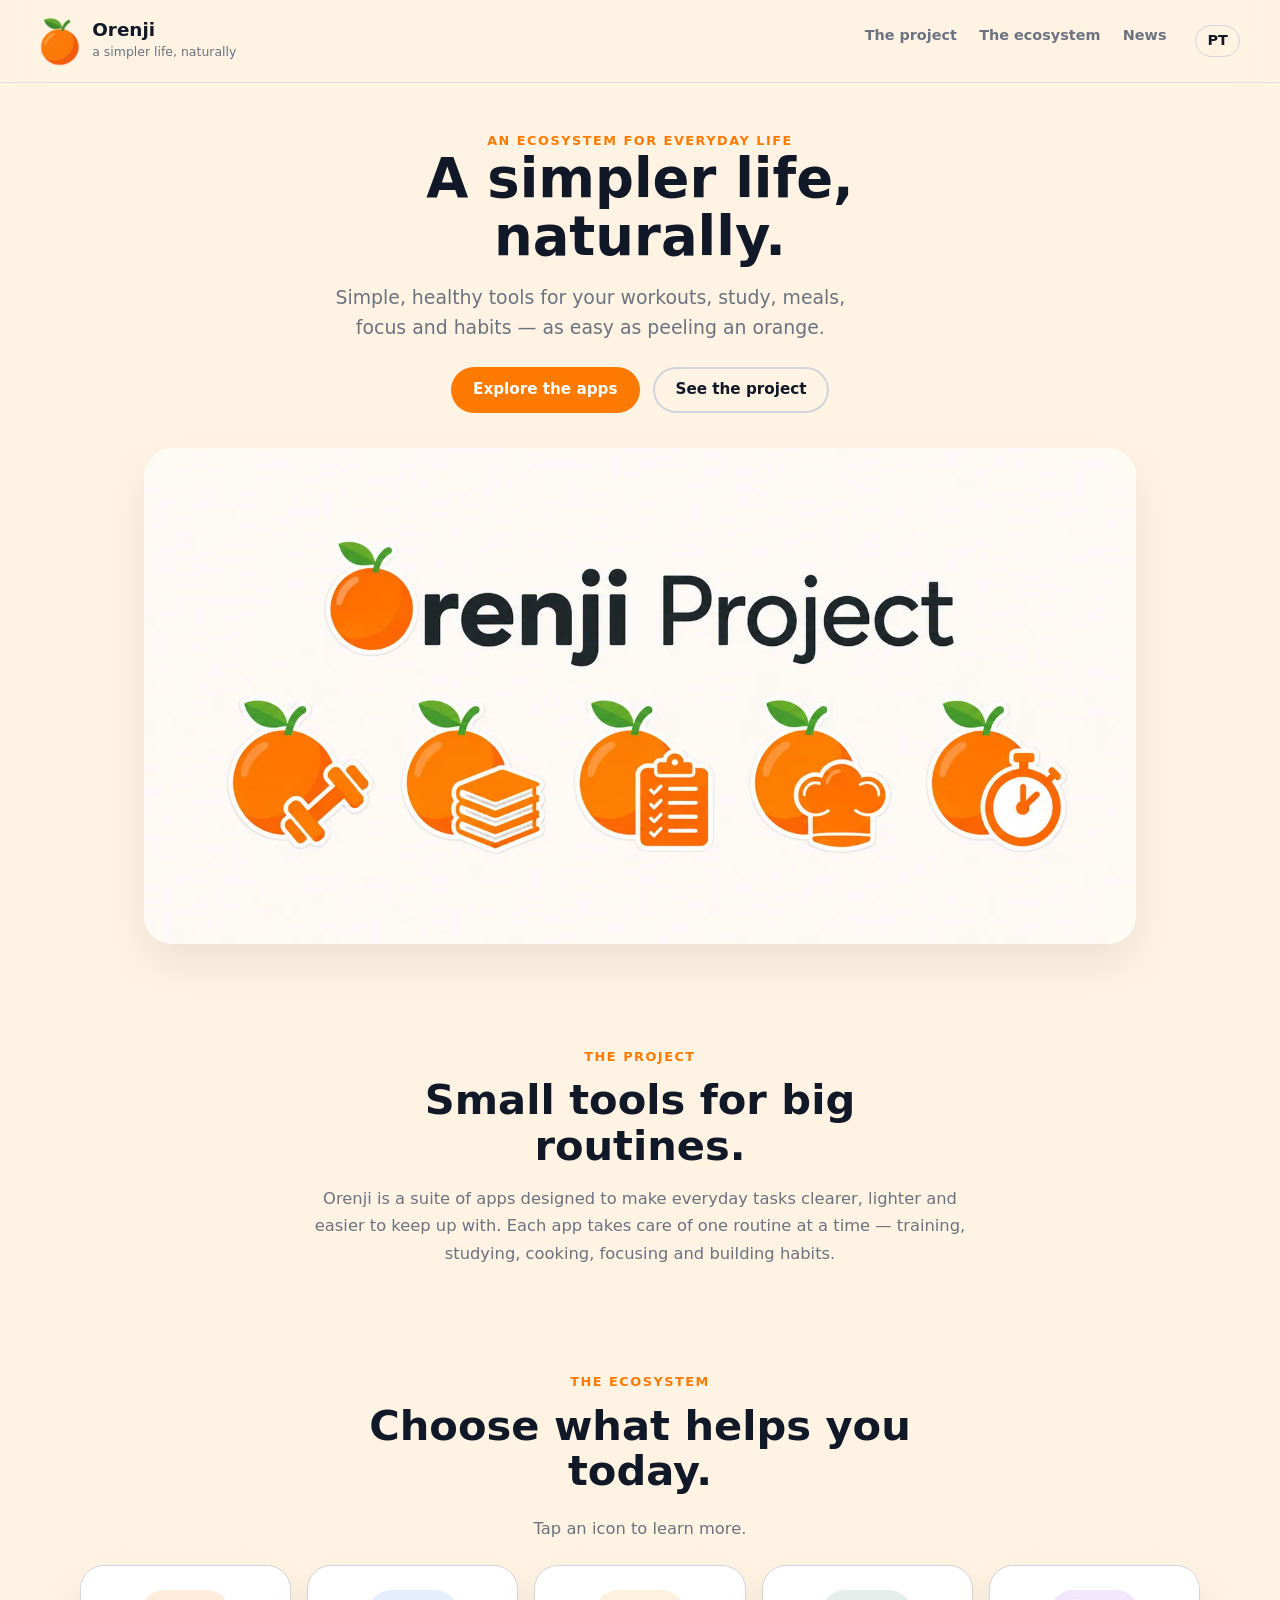
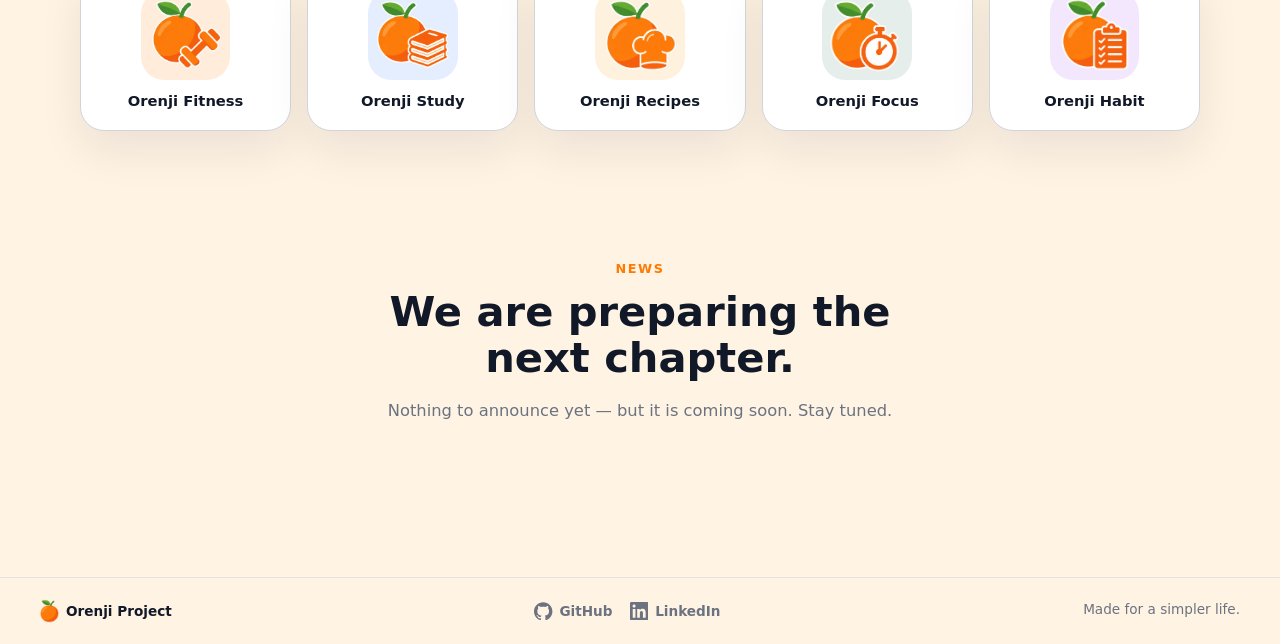
==== commit b5d7509b: "feat: GitHub e LinkedIn no footer com SVGs e rótulos curtos" ====
--- a/en/index.html
+++ b/en/index.html
@@ -50,7 +50,7 @@
         ]
       }
     </script>
-    <link rel="stylesheet" href="../styles.css?v=3">
+    <link rel="stylesheet" href="../styles.css?v=4">
     <script src="../script.js?v=3" defer></script>
   </head>
   <body>
@@ -112,7 +112,16 @@
         <img src="../assets/orenji-logo.webp" alt="" width="24" height="30">
         <span>Orenji Project</span>
       </a>
-      <a href="https://github.com/Orenji-Project" rel="noreferrer">github.com/Orenji-Project</a>
+      <div class="footer-links">
+        <a href="https://github.com/Orenji-Project" rel="noreferrer">
+          <svg viewBox="0 0 24 24" aria-hidden="true"><path d="M12 .297c-6.63 0-12 5.373-12 12 0 5.303 3.438 9.8 8.205 11.385.6.113.82-.258.82-.577 0-.285-.01-1.04-.015-2.04-3.338.724-4.042-1.61-4.042-1.61C4.422 18.07 3.633 17.7 3.633 17.7c-1.087-.744.084-.729.084-.729 1.205.084 1.838 1.236 1.838 1.236 1.07 1.835 2.809 1.305 3.495.998.108-.776.417-1.305.76-1.605-2.665-.3-5.466-1.332-5.466-5.93 0-1.31.465-2.38 1.235-3.22-.135-.303-.54-1.523.105-3.176 0 0 1.005-.322 3.3 1.23.96-.267 1.98-.399 3-.405 1.02.006 2.04.138 3 .405 2.28-1.552 3.285-1.23 3.285-1.23.645 1.653.24 2.873.12 3.176.765.84 1.23 1.91 1.23 3.22 0 4.61-2.805 5.625-5.475 5.92.42.36.81 1.096.81 2.22 0 1.606-.015 2.896-.015 3.286 0 .315.21.69.825.57C20.565 22.092 24 17.592 24 12.297c0-6.627-5.373-12-12-12"></path></svg>
+          GitHub
+        </a>
+        <a href="https://www.linkedin.com/in/alexandre-brandao20" rel="noreferrer">
+          <svg viewBox="0 0 24 24" aria-hidden="true"><path d="M20.447 20.452h-3.554v-5.569c0-1.328-.027-3.037-1.852-3.037-1.853 0-2.136 1.445-2.136 2.939v5.667H9.351V9h3.414v1.561h.046c.477-.9 1.637-1.85 3.37-1.85 3.601 0 4.267 2.37 4.267 5.455v6.286zM5.337 7.433c-1.144 0-2.063-.926-2.063-2.065 0-1.138.92-2.063 2.063-2.063 1.14 0 2.064.925 2.064 2.063 0 1.139-.925 2.065-2.064 2.065zm1.782 13.019H3.555V9h3.564v11.452zM22.225 0H1.771C.792 0 0 .774 0 1.729v20.542C0 23.227.792 24 1.771 24h20.451C23.2 24 24 23.227 24 22.271V1.729C24 .774 23.2 0 22.225 0z"></path></svg>
+          LinkedIn
+        </a>
+      </div>
       <span>Made for a simpler life.</span>
     </footer>
 
--- a/styles.css
+++ b/styles.css
@@ -643,6 +643,33 @@
   width: auto;
 }
 
+.footer-links {
+  display: inline-flex;
+  align-items: center;
+  gap: 1.1rem;
+}
+
+.footer-links a {
+  display: inline-flex;
+  align-items: center;
+  gap: 0.42rem;
+  color: var(--muted);
+  font-weight: 600;
+  text-decoration: none;
+  transition: color 140ms ease;
+}
+
+.footer-links a:hover {
+  color: var(--orange);
+}
+
+.footer-links svg {
+  width: 1.15rem;
+  height: 1.15rem;
+  fill: currentColor;
+  stroke: none;
+}
+
 footer a {
   color: inherit;
   text-decoration: none;
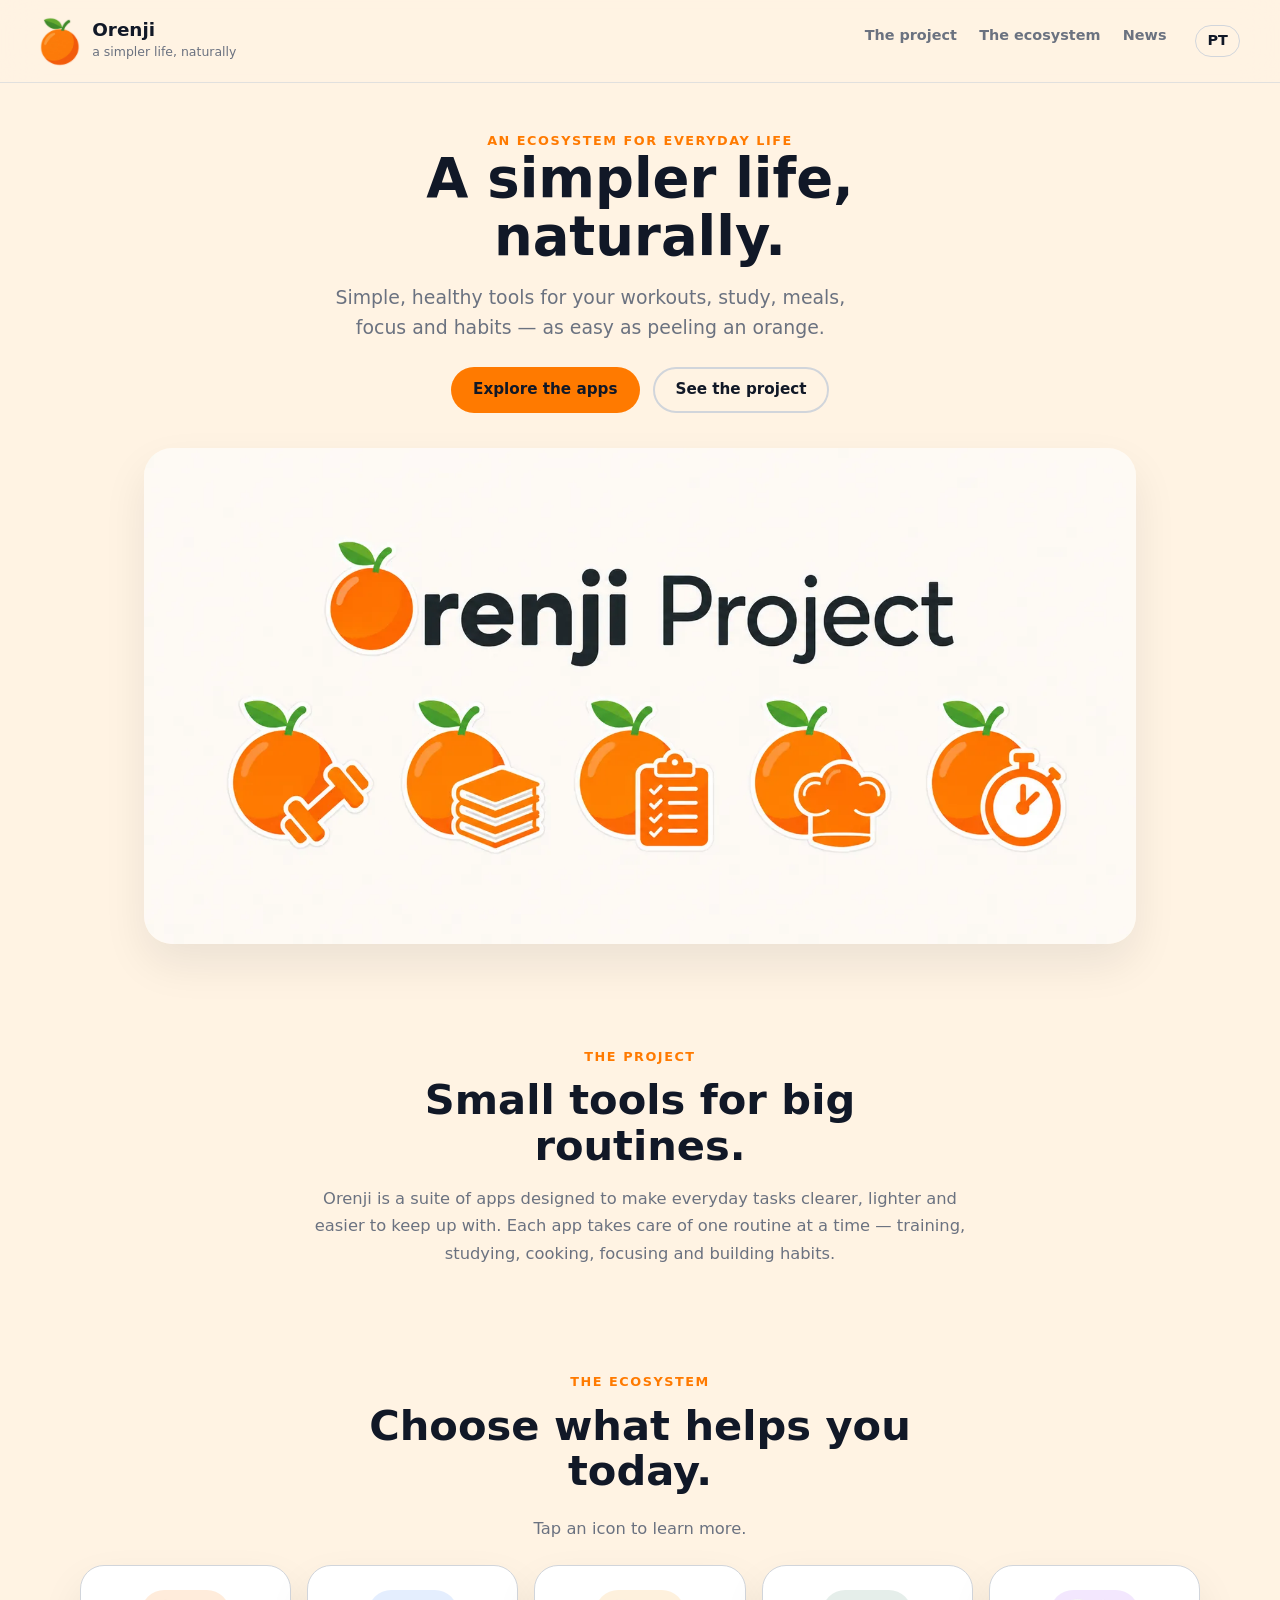
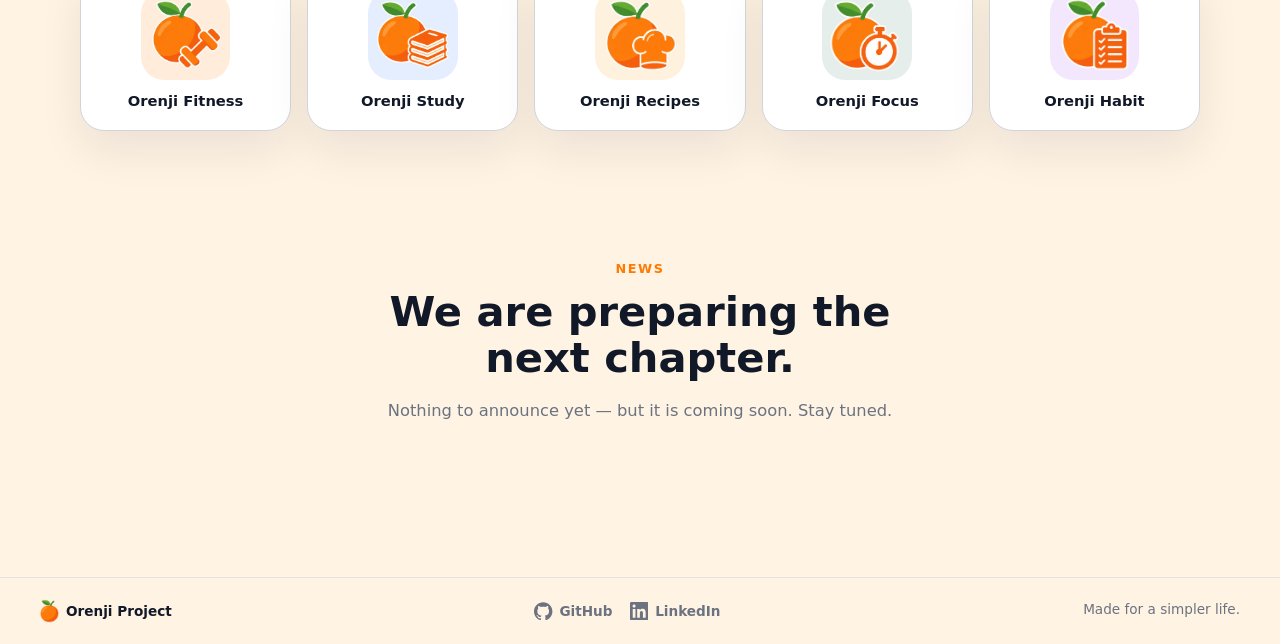
==== commit 9edd8e13: "fix: contraste WCAG AA nos botões primários (ink escuro sobre laranja, 4.5:1+) — finding P2 do Codex" ====
--- a/en/index.html
+++ b/en/index.html
@@ -50,7 +50,7 @@
         ]
       }
     </script>
-    <link rel="stylesheet" href="../styles.css?v=4">
+    <link rel="stylesheet" href="../styles.css?v=6">
     <script src="../script.js?v=3" defer></script>
   </head>
   <body>
--- a/styles.css
+++ b/styles.css
@@ -71,7 +71,9 @@
   --line-soft: rgba(209, 213, 219, 0.55);
   --header-bg: rgba(255, 243, 227, 0.85);
   --header-border: rgba(209, 213, 219, 0.65);
-  --button-text: var(--white);
+  /* Texto escuro sobre laranja para AA (2.61:1 era sub-AA per Codex review):
+     claro→#111827 (6.79:1) · escuro→#0f1319 (7.13:1) · hover ≥5.5:1 */
+  --button-text: var(--gray-900);
   --shadow: 0 20px 44px rgba(17, 24, 39, 0.08);
   --shadow-lift: 0 16px 30px rgba(255, 122, 0, 0.18);
   --focus: rgba(255, 122, 0, 0.45);
@@ -116,6 +118,13 @@
 html {
   min-height: 100%;
   background: var(--page);
+  scroll-padding-top: 6.5rem;
+}
+
+@media (prefers-reduced-motion: no-preference) {
+  html {
+    scroll-behavior: smooth;
+  }
 }
 
 body {
@@ -681,6 +690,10 @@
 
 /* ---------- Responsivo ---------- */
 @media (max-width: 560px) {
+  html {
+    scroll-padding-top: 8rem;
+  }
+
   main {
     width: min(100% - 1.2rem, 1120px);
   }
